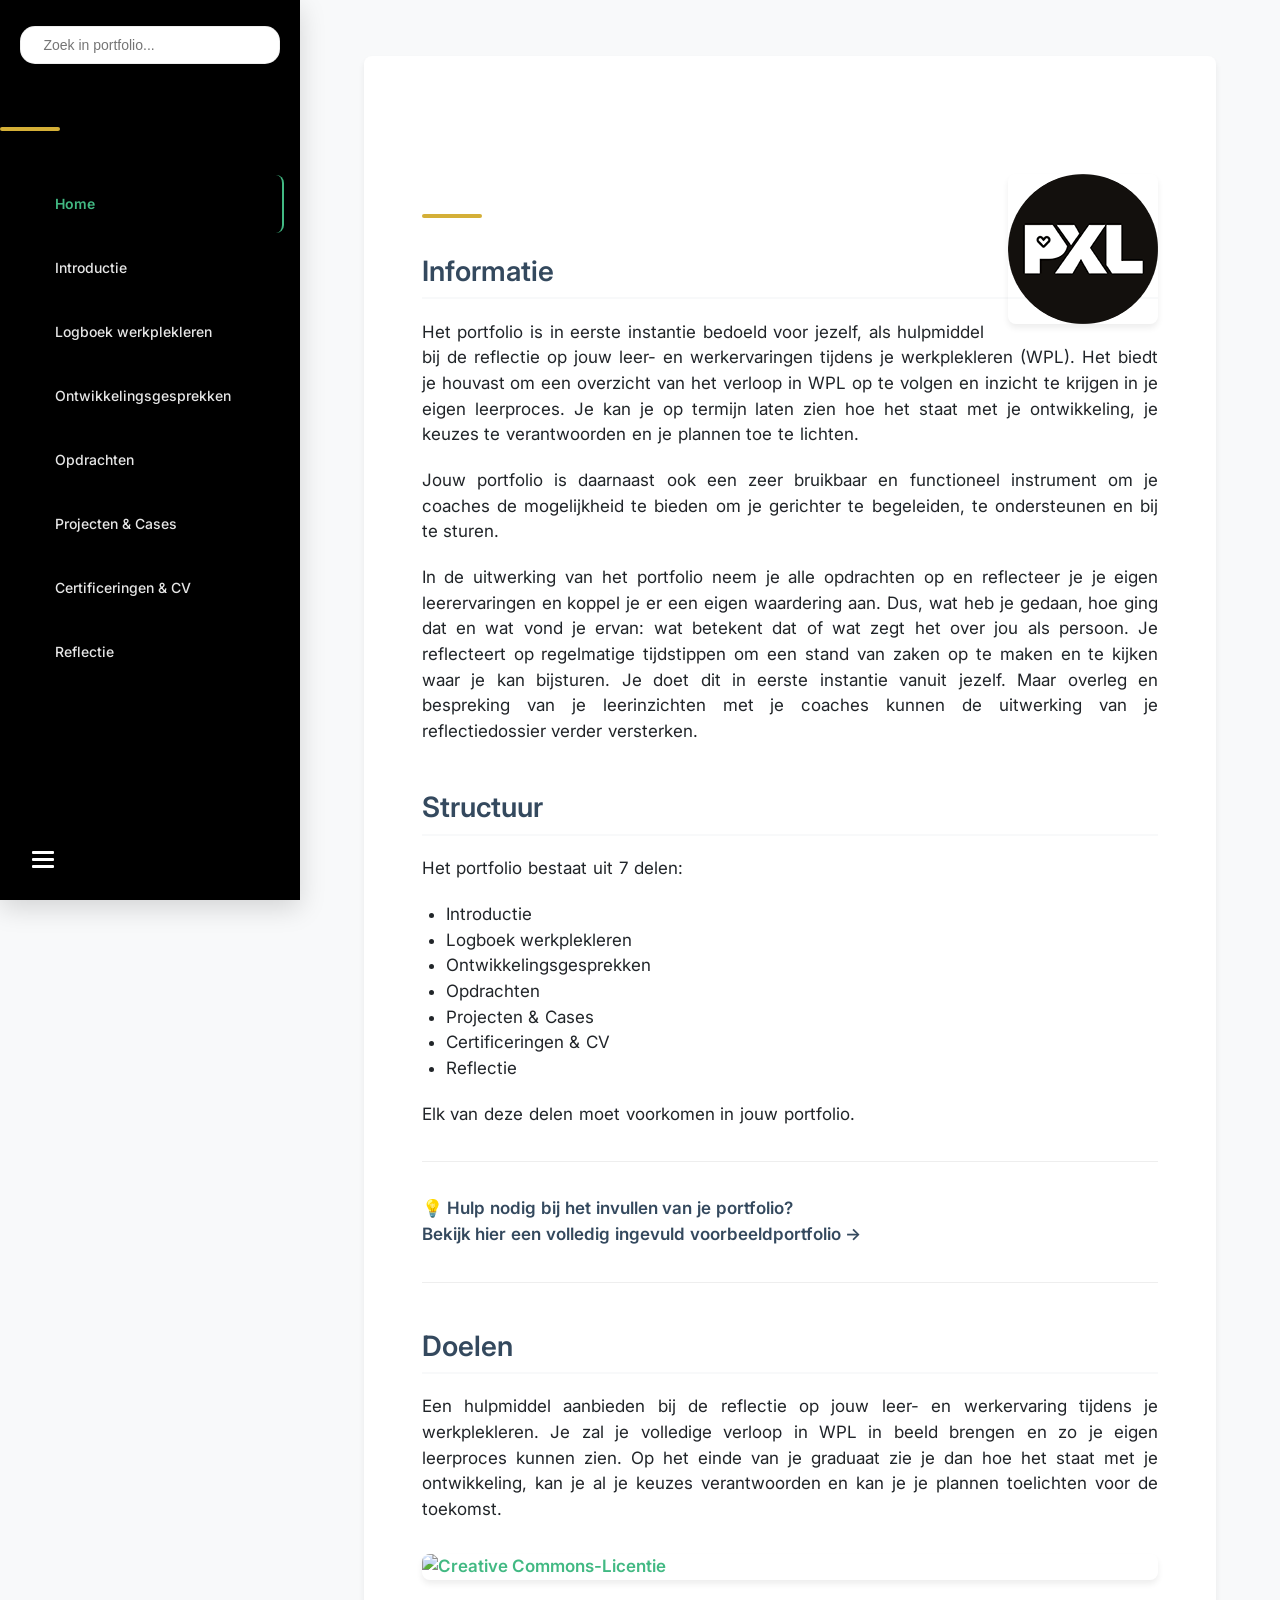
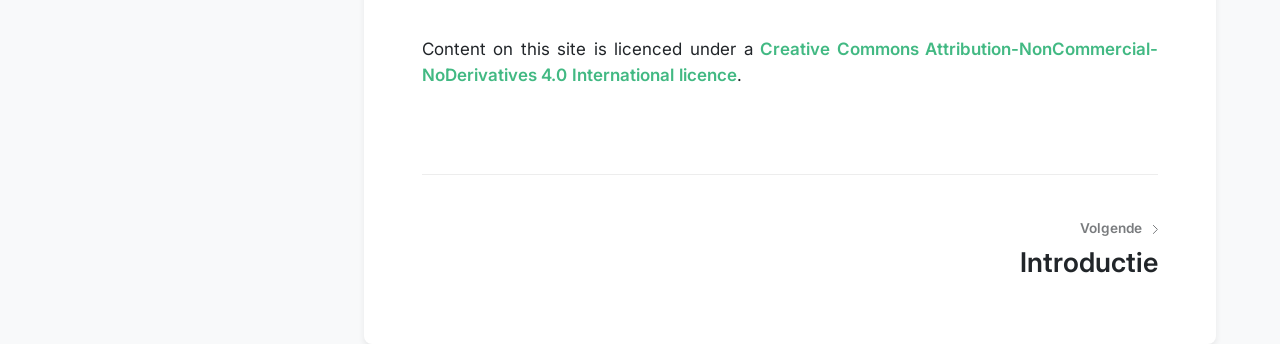
==== index.html @ ce607e15 "first commit" ====
<!DOCTYPE html>
<html lang="nl">
<head>
  <meta charset="UTF-8">
  <title>Portfolio SNE - Systeem- en Netwerkbeheer | PXL</title>
  <meta http-equiv="X-UA-Compatible" content="IE=edge,chrome=1" />
  <meta name="description" content="Portfolio voor de Associate Degree Systeem- en Netwerkbeheer aan PXL">
  <meta name="keywords" content="portfolio, systeem en netwerkbeheer, PXL, werkplekleren, SNE">
  <meta name="author" content="Student SNE">
  <meta name="viewport" content="width=device-width, initial-scale=1.0, minimum-scale=1.0">
  <link rel="icon" type="image/x-icon" href="./images/pxl-favicon.ico">
  <link rel="stylesheet" href="assets/docsify/style.min.css" title="docsify-darklight-theme" type="text/css" />
  <link rel="stylesheet" href="assets/fontawsome/fontawesome.css" />
  <link rel="stylesheet" href="assets/fontawsome/brands.css" />
  <link rel="stylesheet" href="assets/fontawsome/regular.css" />
  <link rel="stylesheet" href="assets/fontawsome/solid.css" />
  <link rel="stylesheet" href="assets/custom.css" />
  <script src="assets/fontawsome/40e0e32ae3.js" crossorigin="anonymous"></script>

</head>
<body>
  <div id="app"></div>
  <script>
    window.$docsify = {
      name: 'SNE Portfolio',
      repo: '',
      loadSidebar: true,
      subMaxLevel: 3,
      maxLevel: 4,
      auto2top: true,
      coverpage: false,
      executeScript: true,
      loadNavbar: false,
      mergeNavbar: true,
      alias: {
        '/(?!Wiki).*/_sidebar.md': '/_sidebar.md',
      },
      search: {
        maxAge: 86400000, // 1 dag
        paths: 'auto',
        placeholder: 'Zoek in portfolio...',
        noData: 'Geen resultaten gevonden',
        depth: 4,
        hideOtherSidebarContent: false,
      },
      pagination: {
        previousText: 'Vorige',
        nextText: 'Volgende',
        crossChapter: true,
        crossChapterText: true,
      },
      plugins: [
        // Skill badges and progress bars
        function(hook, vm) {
          hook.afterEach(function(html, next) {
            // Skill badges: [skill:TechnologieNaam]
            html = html.replace(/\[skill:([^\]]+)\]/g, '<span class="skill-badge">$1</span>');
            // Progress bars: [progress:75]
            html = html.replace(/\[progress:(\d+)\]/g, '<div class="progress"><div class="progress-bar" style="width: $1%"></div></div>');
            next(html);
          });

          // Add fade-in animation to rendered content
          hook.doneEach(function() {
            const main = document.querySelector('main');
            if (main) {
              main.classList.add('fade-in');
            }
          });
        }
      ]
    };


  </script>
  <!-- Docsify v4 -->
  <script src="assets/docsify/docsify@4.js"></script>
  <script src="assets/docsify/search.min.js"></script>
  <script src="assets/docsify/docsify-copy-code.min.js"></script>
  <script src="assets/docsify/prism-bash.min.js"></script>
  <script src="assets/docsify/docsify-pagination.min.js"></script>
  <script src="assets/docsify/docsify-fontawesome.min.js"></script>
  <script src="assets/docsify/index.min.js" type="text/javascript">
</script>
</body>
</html>
---- assets/docsify/style.min.css ----
@import url("https://fonts.googleapis.com/css?family=PT+Sans&Source+Sans+Pro&Roboto+Mono&display=swap");*{-webkit-font-smoothing:antialiased;-webkit-overflow-scrolling:touch;-webkit-tap-highlight-color:rgba(0,0,0,0);-webkit-text-size-adjust:none;-webkit-touch-callout:none;box-sizing:border-box}body:not(.ready){overflow:hidden}.search{border-bottom:none!important}.search .input-wrap{margin-top:20px!important}.search input{border:1px solid var(--borderColor)!important;background-color:var(--background)!important;margin:0 auto;color:var(--textColor);width:90%!important;border-radius:15px;text-indent:15px}body:not(.ready) .app-nav,body:not(.ready)>nav,body:not(.ready) [data-cloak]{display:none}div#app{font-size:30px;font-weight:lighter;margin:40vh auto;text-align:center}div#app:empty:before{content:"Loading..."}.emoji{height:1.2rem;vertical-align:middle}.progress{background-color:var(--accent);height:2px;left:0;position:fixed;right:0;top:0;transition:width .2s,opacity .4s;width:0;z-index:999999}.search .search-keyword,.search a:hover{color:var(--accent)}.search .search-keyword{font-style:normal;font-weight:700}body,html{height:100%}body{-moz-osx-font-smoothing:grayscale;-webkit-font-smoothing:antialiased;color:var(--textColor);font-family:var(--siteFont),Helvetica Neue,Arial,sans-serif;font-size:var(--bodyFontSize);letter-spacing:0;margin:0;overflow-x:hidden}.markdown-section h2{color:#fff}img{max-width:100%}a[disabled]{cursor:not-allowed;opacity:.6}kbd{border:1px solid #ccc;border-radius:3px;display:inline-block;font-size:12px!important;line-height:12px;margin-bottom:3px;padding:3px 5px;vertical-align:middle}li input[type=checkbox]{margin:0 .2em .25em 0;vertical-align:middle}.app-nav{margin:25px 60px 0 0;position:absolute;right:0;text-align:right;z-index:10}.app-nav.no-badge{margin-right:25px}.app-nav p{margin:0}.app-nav>a{margin:0 1rem;padding:5px 0}.app-nav li,.app-nav ul{display:inline-block;list-style:none;margin:0}.app-nav a{color:inherit;font-size:16px;text-decoration:none;transition:color .3s}.app-nav a.active,.app-nav a:hover{color:var(--accent)}.app-nav a.active{border-bottom:2px solid var(--accent)}.app-nav li{display:inline-block;margin:0 1rem;padding:5px 0;position:relative;cursor:pointer}.app-nav li ul{background-color:#fff;border:1px solid;border-color:#ddd #ddd #ccc;border-radius:4px;box-sizing:border-box;display:none;max-height:calc(100vh - 61px);overflow-y:auto;padding:10px 0;position:absolute;right:-15px;text-align:left;top:100%;white-space:nowrap}.app-nav li ul li{display:block;font-size:14px;line-height:1rem;margin:8px 14px;white-space:nowrap}.app-nav li ul a{display:block;font-size:inherit;margin:0;padding:0}.app-nav li ul a.active{border-bottom:0}.app-nav li:hover ul{display:block}.github-corner{border-bottom:0;position:fixed;right:0;text-decoration:none;top:0;z-index:1}.github-corner:hover .octo-arm{-webkit-animation:octocat-wave .56s ease-in-out;animation:octocat-wave .56s ease-in-out}.github-corner svg{color:#fff;fill:var(--accent);height:70px;width:70px}main{display:block;position:relative;width:100vw;height:100%;z-index:0}main.hidden{display:none}.anchor{display:inline-block;text-decoration:none;transition:all .3s}.anchor span{color:var(--textColor)}.anchor:hover{text-decoration:underline}.sidebar{border-right:1px solid var(--borderColor);overflow-y:auto;padding:40px 0 0;position:absolute;top:0;bottom:0;left:0;transition:transform .25s ease-out;width:300px;z-index:20}.sidebar>h1{margin:0 auto 1rem;font-size:1.5rem;font-weight:300;text-align:center}.sidebar>h1 a{color:inherit;text-decoration:none}.sidebar>h1 .app-nav{display:block;position:static}.sidebar .sidebar-nav{line-height:2em;padding-bottom:40px}.sidebar li.collapse .app-sub-sidebar{display:none}.sidebar ul{margin:0 0 0 15px;padding:0}.sidebar li>p{font-weight:700;margin:0}.sidebar ul,.sidebar ul li{list-style:none}.sidebar ul li a{border-bottom:none;display:block}.sidebar ul li ul{padding-left:20px}.sidebar::-webkit-scrollbar{width:4px}.sidebar::-webkit-scrollbar-thumb{background:transparent;border-radius:4px}.sidebar:hover::-webkit-scrollbar-thumb{background:hsla(0,0%,53.3%,.4)}.sidebar:hover::-webkit-scrollbar-track{background:hsla(0,0%,53.3%,.1)}.sidebar-toggle{background-color:transparent;border:0;outline:none;padding:10px;position:absolute;bottom:0;left:0;text-align:center;transition:opacity .3s;width:284px;z-index:30;cursor:pointer}.sidebar-toggle:hover .sidebar-toggle-button{opacity:.4}.sidebar-toggle span{background-color:var(--accent);display:block;margin-bottom:4px;width:16px;height:2px}body.sticky .sidebar,body.sticky .sidebar-toggle{position:fixed}.content{padding-top:60px;position:absolute;top:0;right:0;bottom:0;left:300px;transition:left .25s ease}.markdown-section{margin:0 auto;max-width:90%;padding:30px 15px 40px;position:relative}.markdown-section>*{box-sizing:border-box;font-size:inherit}.markdown-section>:first-child{margin-top:0!important}.markdown-section hr{border:none;border-bottom:1px solid #eee;margin:2em 0}.markdown-section iframe{border:1px solid #eee;}.markdown-section table{border-collapse:collapse;border-spacing:0;display:block;margin-bottom:1rem;overflow:auto;width:100%}.markdown-section th{font-weight:700}.markdown-section td,.markdown-section th{border:1px solid #ddd;padding:6px 13px}.markdown-section tr{border-top:1px solid #ccc}.markdown-section p.tip,.markdown-section tr:nth-child(2n){background-color:var(--codeBackgroundColor)}.markdown-section p.tip{border-bottom-right-radius:2px;border-left:4px solid #f66;border-top-right-radius:2px;margin:2em 0;padding:12px 24px 12px 30px;position:relative}.markdown-section p.tip:before{background-color:#f66;border-radius:100%;color:#fff;content:"!";font-family:Dosis,Source Sans Pro,Helvetica Neue,Arial,sans-serif;font-size:14px;font-weight:700;left:-12px;line-height:20px;position:absolute;height:20px;width:20px;text-align:center;top:14px}.markdown-section p.tip code{background-color:#efefef}.markdown-section p.tip em{color:#34495e}.markdown-section p.warn{background:rgba(66,185,131,.1);border-radius:2px;padding:1rem}.markdown-section ul.task-list>li{list-style-type:none}body.close .sidebar{transform:translateX(-300px)}body.close .sidebar-toggle{width:auto}body.close .content{left:0}@media print{.app-nav,.github-corner,.sidebar,.sidebar-toggle{display:none}}@media screen and (max-width:768px){.github-corner,.sidebar,.sidebar-toggle{position:fixed}.app-nav{margin-top:16px}.app-nav li ul{top:30px}main{height:auto;overflow-x:hidden}.sidebar{left:-300px;transition:transform .25s ease-out}.content{left:0;max-width:100vw;position:static;padding-top:20px;transition:transform .25s ease}.app-nav,.github-corner{transition:transform .25s ease-out}.sidebar-toggle{background-color:transparent;width:auto;padding:30px 30px 10px 10px}body.close .sidebar{transform:translateX(300px)}body.close .sidebar-toggle{transition:background-color 1s;width:284px;padding:10px}body.close .content{transform:translateX(300px)}body.close .app-nav,body.close .github-corner{display:none}.github-corner:hover .octo-arm{-webkit-animation:none;animation:none}.github-corner .octo-arm{-webkit-animation:octocat-wave .56s ease-in-out;animation:octocat-wave .56s ease-in-out}#docsify-darklight-theme{position:absolute;left:10px;top:15px;width:25px;height:25px;background-repeat:no-repeat;background-image:var(--toogleImage);background-size:cover;cursor:pointer;-webkit-user-select:none;-moz-user-select:none;-ms-user-select:none;user-select:none;transition:background-image .15s ease-in-out .15s}}@-webkit-keyframes octocat-wave{0%,to{transform:rotate(0)}20%,60%{transform:rotate(-25deg)}40%,80%{transform:rotate(10deg)}}@keyframes octocat-wave{0%,to{transform:rotate(0)}20%,60%{transform:rotate(-25deg)}40%,80%{transform:rotate(10deg)}}section.cover{align-items:center;background-position:50%;background-repeat:no-repeat;background-size:cover;height:100vh;display:none}section.cover.show{display:flex;background:var(--coverBackground)!important}section.cover.has-mask .mask{background-color:#fff;opacity:.8;position:absolute;top:0;height:100%;width:100%}section.cover .cover-main{flex:1;margin:-20px 16px 0;text-align:center;z-index:1}section.cover a{color:inherit}section.cover a,section.cover a:hover{text-decoration:none}section.cover p{line-height:1.5rem;margin:1em 0}section.cover h1{color:inherit;font-size:2.5rem;font-weight:300;margin:.625rem 0 2.5rem;position:relative;text-align:center}section.cover h1 a{display:block}section.cover h1 small{bottom:-.4375rem;font-size:1rem;position:absolute}section.cover blockquote{font-size:1.5rem;text-align:center}section.cover ul{line-height:1.8;list-style-type:none;margin:1em auto;max-width:500px;padding:0}section.cover .cover-main>p:last-child a{border-radius:2rem;border:1px solid var(--accent);box-sizing:border-box;color:var(--accent);display:inline-block;font-size:1.05rem;letter-spacing:.1rem;margin:.5rem 1rem;padding:.75em 2rem;text-decoration:none;transition:all .15s ease}section.cover .cover-main>p:last-child a:last-child{background-color:var(--accent);color:#fff}section.cover .cover-main>p:last-child a:last-child:hover{color:inherit;opacity:.8}section.cover .cover-main>p:last-child a:hover{color:inherit}section.cover blockquote>p>a{border-bottom:2px solid var(--accent);transition:color .3s}section.cover blockquote>p>a:hover{color:var(--accent)}.sidebar,body{background-color:var(--background);transition:background-image .15s ease-in-out .15s}.sidebar{color:var(--textColor)}.sidebar li{margin:6px 0}.sidebar ul li a{color:var(--sidebarSublink);font-size:14px;font-weight:400;overflow:hidden;text-decoration:none;text-overflow:ellipsis;white-space:nowrap}.sidebar ul li a:hover{text-decoration:underline}.sidebar ul li ul{padding:0}.sidebar ul li.active>a{border-right:2px solid;color:var(--accent);font-weight:600}.app-sub-sidebar li:before{content:"-";padding-right:4px;float:left}.markdown-section h1,.markdown-section h2,.markdown-section h3,.markdown-section h4,.markdown-section strong{color:var(--textColor);font-weight:600}.markdown-section a{color:var(--accent);font-weight:600;text-decoration:none}.markdown-section h1{font-size:2rem;margin:0 0 1rem}.markdown-section h2{font-size:1.75rem;margin:45px 0 .8rem}.markdown-section h3{font-size:1.5rem;margin:40px 0 .6rem}.markdown-section h4{font-size:1.25rem}.markdown-section h5{font-size:1rem}.markdown-section h6{color:#777;font-size:1rem}.markdown-section figure,.markdown-section p{margin:1.2em 0}.markdown-section ol,.markdown-section p,.markdown-section ul{line-height:1.6rem;word-spacing:.05rem}.markdown-section ol,.markdown-section ul{padding-left:1.5rem}.markdown-section blockquote{border-left:4px solid var(--accent);color:var(--blockQuoteColor);margin:2em 0;padding-left:20px}.markdown-section blockquote p{font-weight:600;margin-left:0}.markdown-section iframe{margin:1em 0}.markdown-section em{color:#7f8c8d}.markdown-section code{border-radius:2px;color:var(--highlightColor);font-size:.9rem;margin:0 2px;padding:3px 5px;white-space:pre-wrap;font-weight:700}.markdown-section code,.markdown-section pre{background-color:var(--codeBackgroundColor);font-family:var(--codeFontFamily)}.markdown-section pre{-moz-osx-font-smoothing:initial;-webkit-font-smoothing:initial;line-height:1.5rem;margin:1.2em 0;overflow:auto;padding:0 1.4rem;position:relative;word-wrap:normal}.token.cdata,.token.comment,.token.doctype,.token.prolog{color:#8e908c}.token.namespace{opacity:.7}.token.boolean,.token.number{color:#c76b29}.token.punctuation{color:#525252}.token.property{color:#c08b30}.token.tag{color:#2973b7}.token.string{color:var(--accent)}.token.selector{color:#6679cc}.token.attr-name{color:#2973b7}.language-css .token.string,.style .token.string,.token.entity,.token.url{color:#22a2c9}.token.attr-value,.token.control,.token.directive,.token.unit{color:var(--accent)}.token.function,.token.keyword{color:#e96900}.token.atrule,.token.regex,.token.statement{color:#22a2c9}.token.placeholder,.token.variable{color:#3d8fd1}.token.deleted{text-decoration:line-through}.token.inserted{border-bottom:1px dotted #202746;text-decoration:none}.token.italic{font-style:italic}.token.bold,.token.important{font-weight:700}.token.important{color:#c94922}.token.entity{cursor:help}.markdown-section pre>code{-moz-osx-font-smoothing:initial;-webkit-font-smoothing:initial;background-color:var(--codeBackgroundColor);border-radius:2px;color:var(--codeTextColor);display:block;font-family:Roboto Mono,Monaco,courier,monospace;font-size:.8rem;line-height:inherit;margin:0 2px;max-width:inherit;overflow:inherit;padding:2.2em 5px;white-space:inherit}.markdown-section code:after,.markdown-section code:before{letter-spacing:.05rem}code .token{-moz-osx-font-smoothing:initial;-webkit-font-smoothing:initial;min-height:1.5rem;position:relative;left:auto}pre:after{color:var(--codeTypeColor);content:attr(data-lang);font-size:.6rem;font-weight:600;height:15px;line-height:15px;padding:5px 10px 0;position:absolute;right:0;text-align:right;top:0}#docsify-darklight-theme{position:absolute;right:10px;top:15px;width:25px;height:25px;background-repeat:no-repeat;background-image:var(--toogleImage);background-size:cover;cursor:pointer;-webkit-user-select:none;-moz-user-select:none;-ms-user-select:none;user-select:none;transition:background-image .15s ease-in-out .15s}#docsify-darklight-theme p{visibility:hidden}
---- assets/fontawsome/brands.css ----
/*!
 * Font Awesome Free 6.1.1 by @fontawesome - https://fontawesome.com
 * License - https://fontawesome.com/license/free (Icons: CC BY 4.0, Fonts: SIL OFL 1.1, Code: MIT License)
 * Copyright 2022 Fonticons, Inc.
 */
:root, :host {
  --fa-font-brands: normal 400 1em/1 "Font Awesome 6 Brands"; }

@font-face {
  font-family: 'Font Awesome 6 Brands';
  font-style: normal;
  font-weight: 400;
  font-display: block;
  src: url("../webfonts/fa-brands-400.woff2") format("woff2"), url("../webfonts/fa-brands-400.ttf") format("truetype"); }

.fab,
.fa-brands {
  font-family: 'Font Awesome 6 Brands';
  font-weight: 400; }

.fa-42-group:before {
  content: "\e080"; }

.fa-innosoft:before {
  content: "\e080"; }

.fa-500px:before {
  content: "\f26e"; }

.fa-accessible-icon:before {
  content: "\f368"; }

.fa-accusoft:before {
  content: "\f369"; }

.fa-adn:before {
  content: "\f170"; }

.fa-adversal:before {
  content: "\f36a"; }

.fa-affiliatetheme:before {
  content: "\f36b"; }

.fa-airbnb:before {
  content: "\f834"; }

.fa-algolia:before {
  content: "\f36c"; }

.fa-alipay:before {
  content: "\f642"; }

.fa-amazon:before {
  content: "\f270"; }

.fa-amazon-pay:before {
  content: "\f42c"; }

.fa-amilia:before {
  content: "\f36d"; }

.fa-android:before {
  content: "\f17b"; }

.fa-angellist:before {
  content: "\f209"; }

.fa-angrycreative:before {
  content: "\f36e"; }

.fa-angular:before {
  content: "\f420"; }

.fa-app-store:before {
  content: "\f36f"; }

.fa-app-store-ios:before {
  content: "\f370"; }

.fa-apper:before {
  content: "\f371"; }

.fa-apple:before {
  content: "\f179"; }

.fa-apple-pay:before {
  content: "\f415"; }

.fa-artstation:before {
  content: "\f77a"; }

.fa-asymmetrik:before {
  content: "\f372"; }

.fa-atlassian:before {
  content: "\f77b"; }

.fa-audible:before {
  content: "\f373"; }

.fa-autoprefixer:before {
  content: "\f41c"; }

.fa-avianex:before {
  content: "\f374"; }

.fa-aviato:before {
  content: "\f421"; }

.fa-aws:before {
  content: "\f375"; }

.fa-bandcamp:before {
  content: "\f2d5"; }

.fa-battle-net:before {
  content: "\f835"; }

.fa-behance:before {
  content: "\f1b4"; }

.fa-behance-square:before {
  content: "\f1b5"; }

.fa-bilibili:before {
  content: "\e3d9"; }

.fa-bimobject:before {
  content: "\f378"; }

.fa-bitbucket:before {
  content: "\f171"; }

.fa-bitcoin:before {
  content: "\f379"; }

.fa-bity:before {
  content: "\f37a"; }

.fa-black-tie:before {
  content: "\f27e"; }

.fa-blackberry:before {
  content: "\f37b"; }

.fa-blogger:before {
  content: "\f37c"; }

.fa-blogger-b:before {
  content: "\f37d"; }

.fa-bluetooth:before {
  content: "\f293"; }

.fa-bluetooth-b:before {
  content: "\f294"; }

.fa-bootstrap:before {
  content: "\f836"; }

.fa-bots:before {
  content: "\e340"; }

.fa-btc:before {
  content: "\f15a"; }

.fa-buffer:before {
  content: "\f837"; }

.fa-buromobelexperte:before {
  content: "\f37f"; }

.fa-buy-n-large:before {
  content: "\f8a6"; }

.fa-buysellads:before {
  content: "\f20d"; }

.fa-canadian-maple-leaf:before {
  content: "\f785"; }

.fa-cc-amazon-pay:before {
  content: "\f42d"; }

.fa-cc-amex:before {
  content: "\f1f3"; }

.fa-cc-apple-pay:before {
  content: "\f416"; }

.fa-cc-diners-club:before {
  content: "\f24c"; }

.fa-cc-discover:before {
  content: "\f1f2"; }

.fa-cc-jcb:before {
  content: "\f24b"; }

.fa-cc-mastercard:before {
  content: "\f1f1"; }

.fa-cc-paypal:before {
  content: "\f1f4"; }

.fa-cc-stripe:before {
  content: "\f1f5"; }

.fa-cc-visa:before {
  content: "\f1f0"; }

.fa-centercode:before {
  content: "\f380"; }

.fa-centos:before {
  content: "\f789"; }

.fa-chrome:before {
  content: "\f268"; }

.fa-chromecast:before {
  content: "\f838"; }

.fa-cloudflare:before {
  content: "\e07d"; }

.fa-cloudscale:before {
  content: "\f383"; }

.fa-cloudsmith:before {
  content: "\f384"; }

.fa-cloudversify:before {
  content: "\f385"; }

.fa-cmplid:before {
  content: "\e360"; }

.fa-codepen:before {
  content: "\f1cb"; }

.fa-codiepie:before {
  content: "\f284"; }

.fa-confluence:before {
  content: "\f78d"; }

.fa-connectdevelop:before {
  content: "\f20e"; }

.fa-contao:before {
  content: "\f26d"; }

.fa-cotton-bureau:before {
  content: "\f89e"; }

.fa-cpanel:before {
  content: "\f388"; }

.fa-creative-commons:before {
  content: "\f25e"; }

.fa-creative-commons-by:before {
  content: "\f4e7"; }

.fa-creative-commons-nc:before {
  content: "\f4e8"; }

.fa-creative-commons-nc-eu:before {
  content: "\f4e9"; }

.fa-creative-commons-nc-jp:before {
  content: "\f4ea"; }

.fa-creative-commons-nd:before {
  content: "\f4eb"; }

.fa-creative-commons-pd:before {
  content: "\f4ec"; }

.fa-creative-commons-pd-alt:before {
  content: "\f4ed"; }

.fa-creative-commons-remix:before {
  content: "\f4ee"; }

.fa-creative-commons-sa:before {
  content: "\f4ef"; }

.fa-creative-commons-sampling:before {
  content: "\f4f0"; }

.fa-creative-commons-sampling-plus:before {
  content: "\f4f1"; }

.fa-creative-commons-share:before {
  content: "\f4f2"; }

.fa-creative-commons-zero:before {
  content: "\f4f3"; }

.fa-critical-role:before {
  content: "\f6c9"; }

.fa-css3:before {
  content: "\f13c"; }

.fa-css3-alt:before {
  content: "\f38b"; }

.fa-cuttlefish:before {
  content: "\f38c"; }

.fa-d-and-d:before {
  content: "\f38d"; }

.fa-d-and-d-beyond:before {
  content: "\f6ca"; }

.fa-dailymotion:before {
  content: "\e052"; }

.fa-dashcube:before {
  content: "\f210"; }

.fa-deezer:before {
  content: "\e077"; }

.fa-delicious:before {
  content: "\f1a5"; }

.fa-deploydog:before {
  content: "\f38e"; }

.fa-deskpro:before {
  content: "\f38f"; }

.fa-dev:before {
  content: "\f6cc"; }

.fa-deviantart:before {
  content: "\f1bd"; }

.fa-dhl:before {
  content: "\f790"; }

.fa-diaspora:before {
  content: "\f791"; }

.fa-digg:before {
  content: "\f1a6"; }

.fa-digital-ocean:before {
  content: "\f391"; }

.fa-discord:before {
  content: "\f392"; }

.fa-discourse:before {
  content: "\f393"; }

.fa-dochub:before {
  content: "\f394"; }

.fa-docker:before {
  content: "\f395"; }

.fa-draft2digital:before {
  content: "\f396"; }

.fa-dribbble:before {
  content: "\f17d"; }

.fa-dribbble-square:before {
  content: "\f397"; }

.fa-dropbox:before {
  content: "\f16b"; }

.fa-drupal:before {
  content: "\f1a9"; }

.fa-dyalog:before {
  content: "\f399"; }

.fa-earlybirds:before {
  content: "\f39a"; }

.fa-ebay:before {
  content: "\f4f4"; }

.fa-edge:before {
  content: "\f282"; }

.fa-edge-legacy:before {
  content: "\e078"; }

.fa-elementor:before {
  content: "\f430"; }

.fa-ello:before {
  content: "\f5f1"; }

.fa-ember:before {
  content: "\f423"; }

.fa-empire:before {
  content: "\f1d1"; }

.fa-envira:before {
  content: "\f299"; }

.fa-erlang:before {
  content: "\f39d"; }

.fa-ethereum:before {
  content: "\f42e"; }

.fa-etsy:before {
  content: "\f2d7"; }

.fa-evernote:before {
  content: "\f839"; }

.fa-expeditedssl:before {
  content: "\f23e"; }

.fa-facebook:before {
  content: "\f09a"; }

.fa-facebook-f:before {
  content: "\f39e"; }

.fa-facebook-messenger:before {
  content: "\f39f"; }

.fa-facebook-square:before {
  content: "\f082"; }

.fa-fantasy-flight-games:before {
  content: "\f6dc"; }

.fa-fedex:before {
  content: "\f797"; }

.fa-fedora:before {
  content: "\f798"; }

.fa-figma:before {
  content: "\f799"; }

.fa-firefox:before {
  content: "\f269"; }

.fa-firefox-browser:before {
  content: "\e007"; }

.fa-first-order:before {
  content: "\f2b0"; }

.fa-first-order-alt:before {
  content: "\f50a"; }

.fa-firstdraft:before {
  content: "\f3a1"; }

.fa-flickr:before {
  content: "\f16e"; }

.fa-flipboard:before {
  content: "\f44d"; }

.fa-fly:before {
  content: "\f417"; }

.fa-font-awesome:before {
  content: "\f2b4"; }

.fa-font-awesome-flag:before {
  content: "\f2b4"; }

.fa-font-awesome-logo-full:before {
  content: "\f2b4"; }

.fa-fonticons:before {
  content: "\f280"; }

.fa-fonticons-fi:before {
  content: "\f3a2"; }

.fa-fort-awesome:before {
  content: "\f286"; }

.fa-fort-awesome-alt:before {
  content: "\f3a3"; }

.fa-forumbee:before {
  content: "\f211"; }

.fa-foursquare:before {
  content: "\f180"; }

.fa-free-code-camp:before {
  content: "\f2c5"; }

.fa-freebsd:before {
  content: "\f3a4"; }

.fa-fulcrum:before {
  content: "\f50b"; }

.fa-galactic-republic:before {
  content: "\f50c"; }

.fa-galactic-senate:before {
  content: "\f50d"; }

.fa-get-pocket:before {
  content: "\f265"; }

.fa-gg:before {
  content: "\f260"; }

.fa-gg-circle:before {
  content: "\f261"; }

.fa-git:before {
  content: "\f1d3"; }

.fa-git-alt:before {
  content: "\f841"; }

.fa-git-square:before {
  content: "\f1d2"; }

.fa-github:before {
  content: "\f09b"; }

.fa-github-alt:before {
  content: "\f113"; }

.fa-github-square:before {
  content: "\f092"; }

.fa-gitkraken:before {
  content: "\f3a6"; }

.fa-gitlab:before {
  content: "\f296"; }

.fa-gitter:before {
  content: "\f426"; }

.fa-glide:before {
  content: "\f2a5"; }

.fa-glide-g:before {
  content: "\f2a6"; }

.fa-gofore:before {
  content: "\f3a7"; }

.fa-golang:before {
  content: "\e40f"; }

.fa-goodreads:before {
  content: "\f3a8"; }

.fa-goodreads-g:before {
  content: "\f3a9"; }

.fa-google:before {
  content: "\f1a0"; }

.fa-google-drive:before {
  content: "\f3aa"; }

.fa-google-pay:before {
  content: "\e079"; }

.fa-google-play:before {
  content: "\f3ab"; }

.fa-google-plus:before {
  content: "\f2b3"; }

.fa-google-plus-g:before {
  content: "\f0d5"; }

.fa-google-plus-square:before {
  content: "\f0d4"; }

.fa-google-wallet:before {
  content: "\f1ee"; }

.fa-gratipay:before {
  content: "\f184"; }

.fa-grav:before {
  content: "\f2d6"; }

.fa-gripfire:before {
  content: "\f3ac"; }

.fa-grunt:before {
  content: "\f3ad"; }

.fa-guilded:before {
  content: "\e07e"; }

.fa-gulp:before {
  content: "\f3ae"; }

.fa-hacker-news:before {
  content: "\f1d4"; }

.fa-hacker-news-square:before {
  content: "\f3af"; }

.fa-hackerrank:before {
  content: "\f5f7"; }

.fa-hashnode:before {
  content: "\e499"; }

.fa-hips:before {
  content: "\f452"; }

.fa-hire-a-helper:before {
  content: "\f3b0"; }

.fa-hive:before {
  content: "\e07f"; }

.fa-hooli:before {
  content: "\f427"; }

.fa-hornbill:before {
  content: "\f592"; }

.fa-hotjar:before {
  content: "\f3b1"; }

.fa-houzz:before {
  content: "\f27c"; }

.fa-html5:before {
  content: "\f13b"; }

.fa-hubspot:before {
  content: "\f3b2"; }

.fa-ideal:before {
  content: "\e013"; }

.fa-imdb:before {
  content: "\f2d8"; }

.fa-instagram:before {
  content: "\f16d"; }

.fa-instagram-square:before {
  content: "\e055"; }

.fa-instalod:before {
  content: "\e081"; }

.fa-intercom:before {
  content: "\f7af"; }

.fa-internet-explorer:before {
  content: "\f26b"; }

.fa-invision:before {
  content: "\f7b0"; }

.fa-ioxhost:before {
  content: "\f208"; }

.fa-itch-io:before {
  content: "\f83a"; }

.fa-itunes:before {
  content: "\f3b4"; }

.fa-itunes-note:before {
  content: "\f3b5"; }

.fa-java:before {
  content: "\f4e4"; }

.fa-jedi-order:before {
  content: "\f50e"; }

.fa-jenkins:before {
  content: "\f3b6"; }

.fa-jira:before {
  content: "\f7b1"; }

.fa-joget:before {
  content: "\f3b7"; }

.fa-joomla:before {
  content: "\f1aa"; }

.fa-js:before {
  content: "\f3b8"; }

.fa-js-square:before {
  content: "\f3b9"; }

.fa-jsfiddle:before {
  content: "\f1cc"; }

.fa-kaggle:before {
  content: "\f5fa"; }

.fa-keybase:before {
  content: "\f4f5"; }

.fa-keycdn:before {
  content: "\f3ba"; }

.fa-kickstarter:before {
  content: "\f3bb"; }

.fa-kickstarter-k:before {
  content: "\f3bc"; }

.fa-korvue:before {
  content: "\f42f"; }

.fa-laravel:before {
  content: "\f3bd"; }

.fa-lastfm:before {
  content: "\f202"; }

.fa-lastfm-square:before {
  content: "\f203"; }

.fa-leanpub:before {
  content: "\f212"; }

.fa-less:before {
  content: "\f41d"; }

.fa-line:before {
  content: "\f3c0"; }

.fa-linkedin:before {
  content: "\f08c"; }

.fa-linkedin-in:before {
  content: "\f0e1"; }

.fa-linode:before {
  content: "\f2b8"; }

.fa-linux:before {
  content: "\f17c"; }

.fa-lyft:before {
  content: "\f3c3"; }

.fa-magento:before {
  content: "\f3c4"; }

.fa-mailchimp:before {
  content: "\f59e"; }

.fa-mandalorian:before {
  content: "\f50f"; }

.fa-markdown:before {
  content: "\f60f"; }

.fa-mastodon:before {
  content: "\f4f6"; }

.fa-maxcdn:before {
  content: "\f136"; }

.fa-mdb:before {
  content: "\f8ca"; }

.fa-medapps:before {
  content: "\f3c6"; }

.fa-medium:before {
  content: "\f23a"; }

.fa-medium-m:before {
  content: "\f23a"; }

.fa-medrt:before {
  content: "\f3c8"; }

.fa-meetup:before {
  content: "\f2e0"; }

.fa-megaport:before {
  content: "\f5a3"; }

.fa-mendeley:before {
  content: "\f7b3"; }

.fa-microblog:before {
  content: "\e01a"; }

.fa-microsoft:before {
  content: "\f3ca"; }

.fa-mix:before {
  content: "\f3cb"; }

.fa-mixcloud:before {
  content: "\f289"; }

.fa-mixer:before {
  content: "\e056"; }

.fa-mizuni:before {
  content: "\f3cc"; }

.fa-modx:before {
  content: "\f285"; }

.fa-monero:before {
  content: "\f3d0"; }

.fa-napster:before {
  content: "\f3d2"; }

.fa-neos:before {
  content: "\f612"; }

.fa-nfc-directional:before {
  content: "\e530"; }

.fa-nfc-symbol:before {
  content: "\e531"; }

.fa-nimblr:before {
  content: "\f5a8"; }

.fa-node:before {
  content: "\f419"; }

.fa-node-js:before {
  content: "\f3d3"; }

.fa-npm:before {
  content: "\f3d4"; }

.fa-ns8:before {
  content: "\f3d5"; }

.fa-nutritionix:before {
  content: "\f3d6"; }

.fa-octopus-deploy:before {
  content: "\e082"; }

.fa-odnoklassniki:before {
  content: "\f263"; }

.fa-odnoklassniki-square:before {
  content: "\f264"; }

.fa-old-republic:before {
  content: "\f510"; }

.fa-opencart:before {
  content: "\f23d"; }

.fa-openid:before {
  content: "\f19b"; }

.fa-opera:before {
  content: "\f26a"; }

.fa-optin-monster:before {
  content: "\f23c"; }

.fa-orcid:before {
  content: "\f8d2"; }

.fa-osi:before {
  content: "\f41a"; }

.fa-padlet:before {
  content: "\e4a0"; }

.fa-page4:before {
  content: "\f3d7"; }

.fa-pagelines:before {
  content: "\f18c"; }

.fa-palfed:before {
  content: "\f3d8"; }

.fa-patreon:before {
  content: "\f3d9"; }

.fa-paypal:before {
  content: "\f1ed"; }

.fa-perbyte:before {
  content: "\e083"; }

.fa-periscope:before {
  content: "\f3da"; }

.fa-phabricator:before {
  content: "\f3db"; }

.fa-phoenix-framework:before {
  content: "\f3dc"; }

.fa-phoenix-squadron:before {
  content: "\f511"; }

.fa-php:before {
  content: "\f457"; }

.fa-pied-piper:before {
  content: "\f2ae"; }

.fa-pied-piper-alt:before {
  content: "\f1a8"; }

.fa-pied-piper-hat:before {
  content: "\f4e5"; }

.fa-pied-piper-pp:before {
  content: "\f1a7"; }

.fa-pied-piper-square:before {
  content: "\e01e"; }

.fa-pinterest:before {
  content: "\f0d2"; }

.fa-pinterest-p:before {
  content: "\f231"; }

.fa-pinterest-square:before {
  content: "\f0d3"; }

.fa-pix:before {
  content: "\e43a"; }

.fa-playstation:before {
  content: "\f3df"; }

.fa-product-hunt:before {
  content: "\f288"; }

.fa-pushed:before {
  content: "\f3e1"; }

.fa-python:before {
  content: "\f3e2"; }

.fa-qq:before {
  content: "\f1d6"; }

.fa-quinscape:before {
  content: "\f459"; }

.fa-quora:before {
  content: "\f2c4"; }

.fa-r-project:before {
  content: "\f4f7"; }

.fa-raspberry-pi:before {
  content: "\f7bb"; }

.fa-ravelry:before {
  content: "\f2d9"; }

.fa-react:before {
  content: "\f41b"; }

.fa-reacteurope:before {
  content: "\f75d"; }

.fa-readme:before {
  content: "\f4d5"; }

.fa-rebel:before {
  content: "\f1d0"; }

.fa-red-river:before {
  content: "\f3e3"; }

.fa-reddit:before {
  content: "\f1a1"; }

.fa-reddit-alien:before {
  content: "\f281"; }

.fa-reddit-square:before {
  content: "\f1a2"; }

.fa-redhat:before {
  content: "\f7bc"; }

.fa-renren:before {
  content: "\f18b"; }

.fa-replyd:before {
  content: "\f3e6"; }

.fa-researchgate:before {
  content: "\f4f8"; }

.fa-resolving:before {
  content: "\f3e7"; }

.fa-rev:before {
  content: "\f5b2"; }

.fa-rocketchat:before {
  content: "\f3e8"; }

.fa-rockrms:before {
  content: "\f3e9"; }

.fa-rust:before {
  content: "\e07a"; }

.fa-safari:before {
  content: "\f267"; }

.fa-salesforce:before {
  content: "\f83b"; }

.fa-sass:before {
  content: "\f41e"; }

.fa-schlix:before {
  content: "\f3ea"; }

.fa-screenpal:before {
  content: "\e570"; }

.fa-scribd:before {
  content: "\f28a"; }

.fa-searchengin:before {
  content: "\f3eb"; }

.fa-sellcast:before {
  content: "\f2da"; }

.fa-sellsy:before {
  content: "\f213"; }

.fa-servicestack:before {
  content: "\f3ec"; }

.fa-shirtsinbulk:before {
  content: "\f214"; }

.fa-shopify:before {
  content: "\e057"; }

.fa-shopware:before {
  content: "\f5b5"; }

.fa-simplybuilt:before {
  content: "\f215"; }

.fa-sistrix:before {
  content: "\f3ee"; }

.fa-sith:before {
  content: "\f512"; }

.fa-sitrox:before {
  content: "\e44a"; }

.fa-sketch:before {
  content: "\f7c6"; }

.fa-skyatlas:before {
  content: "\f216"; }

.fa-skype:before {
  content: "\f17e"; }

.fa-slack:before {
  content: "\f198"; }

.fa-slack-hash:before {
  content: "\f198"; }

.fa-slideshare:before {
  content: "\f1e7"; }

.fa-snapchat:before {
  content: "\f2ab"; }

.fa-snapchat-ghost:before {
  content: "\f2ab"; }

.fa-snapchat-square:before {
  content: "\f2ad"; }

.fa-soundcloud:before {
  content: "\f1be"; }

.fa-sourcetree:before {
  content: "\f7d3"; }

.fa-speakap:before {
  content: "\f3f3"; }

.fa-speaker-deck:before {
  content: "\f83c"; }

.fa-spotify:before {
  content: "\f1bc"; }

.fa-square-font-awesome:before {
  content: "\f425"; }

.fa-square-font-awesome-stroke:before {
  content: "\f35c"; }

.fa-font-awesome-alt:before {
  content: "\f35c"; }

.fa-squarespace:before {
  content: "\f5be"; }

.fa-stack-exchange:before {
  content: "\f18d"; }

.fa-stack-overflow:before {
  content: "\f16c"; }

.fa-stackpath:before {
  content: "\f842"; }

.fa-staylinked:before {
  content: "\f3f5"; }

.fa-steam:before {
  content: "\f1b6"; }

.fa-steam-square:before {
  content: "\f1b7"; }

.fa-steam-symbol:before {
  content: "\f3f6"; }

.fa-sticker-mule:before {
  content: "\f3f7"; }

.fa-strava:before {
  content: "\f428"; }

.fa-stripe:before {
  content: "\f429"; }

.fa-stripe-s:before {
  content: "\f42a"; }

.fa-studiovinari:before {
  content: "\f3f8"; }

.fa-stumbleupon:before {
  content: "\f1a4"; }

.fa-stumbleupon-circle:before {
  content: "\f1a3"; }

.fa-superpowers:before {
  content: "\f2dd"; }

.fa-supple:before {
  content: "\f3f9"; }

.fa-suse:before {
  content: "\f7d6"; }

.fa-swift:before {
  content: "\f8e1"; }

.fa-symfony:before {
  content: "\f83d"; }

.fa-teamspeak:before {
  content: "\f4f9"; }

.fa-telegram:before {
  content: "\f2c6"; }

.fa-telegram-plane:before {
  content: "\f2c6"; }

.fa-tencent-weibo:before {
  content: "\f1d5"; }

.fa-the-red-yeti:before {
  content: "\f69d"; }

.fa-themeco:before {
  content: "\f5c6"; }

.fa-themeisle:before {
  content: "\f2b2"; }

.fa-think-peaks:before {
  content: "\f731"; }

.fa-tiktok:before {
  content: "\e07b"; }

.fa-trade-federation:before {
  content: "\f513"; }

.fa-trello:before {
  content: "\f181"; }

.fa-tumblr:before {
  content: "\f173"; }

.fa-tumblr-square:before {
  content: "\f174"; }

.fa-twitch:before {
  content: "\f1e8"; }

.fa-twitter:before {
  content: "\f099"; }

.fa-twitter-square:before {
  content: "\f081"; }

.fa-typo3:before {
  content: "\f42b"; }

.fa-uber:before {
  content: "\f402"; }

.fa-ubuntu:before {
  content: "\f7df"; }

.fa-uikit:before {
  content: "\f403"; }

.fa-umbraco:before {
  content: "\f8e8"; }

.fa-uncharted:before {
  content: "\e084"; }

.fa-uniregistry:before {
  content: "\f404"; }

.fa-unity:before {
  content: "\e049"; }

.fa-unsplash:before {
  content: "\e07c"; }

.fa-untappd:before {
  content: "\f405"; }

.fa-ups:before {
  content: "\f7e0"; }

.fa-usb:before {
  content: "\f287"; }

.fa-usps:before {
  content: "\f7e1"; }

.fa-ussunnah:before {
  content: "\f407"; }

.fa-vaadin:before {
  content: "\f408"; }

.fa-viacoin:before {
  content: "\f237"; }

.fa-viadeo:before {
  content: "\f2a9"; }

.fa-viadeo-square:before {
  content: "\f2aa"; }

.fa-viber:before {
  content: "\f409"; }

.fa-vimeo:before {
  content: "\f40a"; }

.fa-vimeo-square:before {
  content: "\f194"; }

.fa-vimeo-v:before {
  content: "\f27d"; }

.fa-vine:before {
  content: "\f1ca"; }

.fa-vk:before {
  content: "\f189"; }

.fa-vnv:before {
  content: "\f40b"; }

.fa-vuejs:before {
  content: "\f41f"; }

.fa-watchman-monitoring:before {
  content: "\e087"; }

.fa-waze:before {
  content: "\f83f"; }

.fa-weebly:before {
  content: "\f5cc"; }

.fa-weibo:before {
  content: "\f18a"; }

.fa-weixin:before {
  content: "\f1d7"; }

.fa-whatsapp:before {
  content: "\f232"; }

.fa-whatsapp-square:before {
  content: "\f40c"; }

.fa-whmcs:before {
  content: "\f40d"; }

.fa-wikipedia-w:before {
  content: "\f266"; }

.fa-windows:before {
  content: "\f17a"; }

.fa-wirsindhandwerk:before {
  content: "\e2d0"; }

.fa-wsh:before {
  content: "\e2d0"; }

.fa-wix:before {
  content: "\f5cf"; }

.fa-wizards-of-the-coast:before {
  content: "\f730"; }

.fa-wodu:before {
  content: "\e088"; }

.fa-wolf-pack-battalion:before {
  content: "\f514"; }

.fa-wordpress:before {
  content: "\f19a"; }

.fa-wordpress-simple:before {
  content: "\f411"; }

.fa-wpbeginner:before {
  content: "\f297"; }

.fa-wpexplorer:before {
  content: "\f2de"; }

.fa-wpforms:before {
  content: "\f298"; }

.fa-wpressr:before {
  content: "\f3e4"; }

.fa-xbox:before {
  content: "\f412"; }

.fa-xing:before {
  content: "\f168"; }

.fa-xing-square:before {
  content: "\f169"; }

.fa-y-combinator:before {
  content: "\f23b"; }

.fa-yahoo:before {
  content: "\f19e"; }

.fa-yammer:before {
  content: "\f840"; }

.fa-yandex:before {
  content: "\f413"; }

.fa-yandex-international:before {
  content: "\f414"; }

.fa-yarn:before {
  content: "\f7e3"; }

.fa-yelp:before {
  content: "\f1e9"; }

.fa-yoast:before {
  content: "\f2b1"; }

.fa-youtube:before {
  content: "\f167"; }

.fa-youtube-square:before {
  content: "\f431"; }

.fa-zhihu:before {
  content: "\f63f"; }
---- assets/fontawsome/regular.css ----
/*!
 * Font Awesome Free 6.1.1 by @fontawesome - https://fontawesome.com
 * License - https://fontawesome.com/license/free (Icons: CC BY 4.0, Fonts: SIL OFL 1.1, Code: MIT License)
 * Copyright 2022 Fonticons, Inc.
 */
:root, :host {
  --fa-font-regular: normal 400 1em/1 "Font Awesome 6 Free"; }

@font-face {
  font-family: 'Font Awesome 6 Free';
  font-style: normal;
  font-weight: 400;
  font-display: block;
  src: url("../webfonts/fa-regular-400.woff2") format("woff2"), url("../webfonts/fa-regular-400.ttf") format("truetype"); }

.far,
.fa-regular {
  font-family: 'Font Awesome 6 Free';
  font-weight: 400; }
---- assets/fontawsome/solid.css ----
/*!
 * Font Awesome Free 6.1.1 by @fontawesome - https://fontawesome.com
 * License - https://fontawesome.com/license/free (Icons: CC BY 4.0, Fonts: SIL OFL 1.1, Code: MIT License)
 * Copyright 2022 Fonticons, Inc.
 */
:root, :host {
  --fa-font-solid: normal 900 1em/1 "Font Awesome 6 Free"; }

@font-face {
  font-family: 'Font Awesome 6 Free';
  font-style: normal;
  font-weight: 900;
  font-display: block;
  src: url("../webfonts/fa-solid-900.woff2") format("woff2"), url("../webfonts/fa-solid-900.ttf") format("truetype"); }

.fas,
.fa-solid {
  font-family: 'Font Awesome 6 Free';
  font-weight: 900; }
---- assets/custom.css ----
@import url('https://fonts.googleapis.com/css2?family=Inter:wght@300;400;500;600;700&family=JetBrains+Mono:wght@400;500;600&display=swap');

/* Root variables - PXL Brand Colors */
:root {
    --pxl-primary: #000000;           /* Black - Primary PXL color */
    --pxl-secondary: #333333;         /* Dark gray for secondary elements */
    --pxl-accent: #D4AF37;            /* True Gold - PXL accent color */
    --pxl-gold: #B8860B;              /* Darker gold for hover states */
    --pxl-gold-light: #F4E4BC;        /* Light gold for backgrounds */
    --pxl-success: #28a745;
    --pxl-warning: #ffc107;
    --pxl-danger: #dc3545;
    --pxl-light: #f8f9fa;            /* Light gray background */
    --pxl-white: #ffffff;            /* Pure white */
    --pxl-dark: #212529;
    --text-primary: #212529;         /* Dark text on light background */
    --text-secondary: #6c757d;       /* Gray for secondary text */
    --bg-gradient: linear-gradient(135deg, #000000 0%, #333333 100%);  /* Black to dark gray */
    --gold-gradient: linear-gradient(135deg, #D4AF37 0%, #B8860B 100%); /* True gold gradient */
    --shadow-sm: 0 2px 4px rgba(0,0,0,0.04);
    --shadow-md: 0 4px 6px rgba(0,0,0,0.07);
    --shadow-lg: 0 8px 25px rgba(0,0,0,0.15);
    --border-radius: 8px;
    --transition: all 0.3s ease;
    --sidebar-width: 300px;
}

/* Dark mode variables - PXL adapted */
[data-theme="dark"] {
    --text-primary: #e2e8f0;
    --text-secondary: #a0aec0;
    --pxl-light: #1a1a1a;           /* Dark background */
    --pxl-white: #2d2d2d;           /* Dark card background */
    --bg-gradient: linear-gradient(135deg, #1a1a1a 0%, #333333 100%);
}

/* Algemene styling */
html, body {
    height: 100%;
    margin: 0;
    padding: 0;
}

body {
    font-family: 'Inter', -apple-system, BlinkMacSystemFont, 'Segoe UI', Roboto, sans-serif;
    line-height: 1.7;
    color: var(--text-primary);
    background: var(--pxl-light);
    min-height: 100vh;
}

/* App wrapper for better menu positioning */
#app {
    position: relative;
}

/* Ensure hamburger menu has breathing room */
.app-nav,
nav.app-nav {
    padding: 0.5rem 1rem !important;
    position: fixed !important;
    top: 0 !important;
    right: 0 !important;
    z-index: 1000 !important;
}

/* Top-left menu positioning */
section.cover,
.cover.show {
    padding-top: 0 !important;
}

/* Menu button spacing from all edges */
body > * button:first-of-type {
    margin: 0.75rem !important;
    padding: 1rem 1.25rem !important;
}

/* Sidebar - PXL Black & Gold Theme */
.sidebar {
    background: var(--pxl-primary);  /* Black sidebar */
    border: none;
    box-shadow: var(--shadow-lg);
}

/* Hamburger menu button - simple and clean */
.sidebar-toggle {
    background: transparent !important;
    border: none !important;
    padding: 1rem 1.25rem !important;      /* Spacing from edges */
    margin: 0.5rem !important;
    cursor: pointer;
}

/* Hamburger stripes - visible in all states */
.sidebar-toggle span {
    background: white !important;                        /* White stripes when closed */
    height: 3px !important;                      /* Slightly thicker for visibility */
    margin: 4px 0 !important;
    display: block !important;
    width: 22px !important;                      /* Slightly wider for visibility */
    transition: var(--transition) !important;
    border-radius: 1px !important;              /* Slightly rounded edges */
}

/* Black stripes when sidebar is open (light background) */
.close .sidebar-toggle span,
body.close .sidebar-toggle span {
    background: var(--pxl-primary) !important;
}

/* Hover effect */
.sidebar-toggle:hover span {
    background: var(--pxl-accent) !important;   /* Gold on hover */
}

.sidebar-nav {
    padding-top: 2rem;
}

.sidebar-nav > ul > li > a {
    color: rgba(255, 255, 255, 0.9);
    font-weight: 500;
    padding: 0.75rem 1.5rem;
    border-radius: var(--border-radius);
    margin: 0.25rem 1rem;
    transition: var(--transition);
    position: relative;
    overflow: hidden;
}

.sidebar-nav > ul > li > a:hover,
.sidebar-nav > ul > li > a.active {
    background: rgba(255, 215, 0, 0.15);  /* Gold highlight */
    color: var(--pxl-accent);            /* Gold text */
    backdrop-filter: blur(10px);
    transform: translateX(4px);
}

.sidebar-nav > ul > li > a::before {
    content: '';
    position: absolute;
    left: 0;
    top: 0;
    height: 100%;
    width: 4px;
    background: var(--pxl-accent);       /* Gold accent bar */
    transform: translateX(-100%);
    transition: var(--transition);
}

.sidebar-nav > ul > li > a.active::before,
.sidebar-nav > ul > li > a:hover::before {
    transform: translateX(0);
}

/* Main content gebied - PXL White */
.content {
    background: var(--pxl-white);       /* Pure white content area */
    border-radius: var(--border-radius);
    box-shadow: var(--shadow-md);
    margin: 1rem;
    min-height: calc(100vh - 2rem);
    position: relative;
    left: 0;
    transition: var(--transition);
}

main {
    padding: 2.5rem 3rem 4rem 3rem;
    text-align: justify;
    font-family: 'Inter', sans-serif;
    max-width: none;
    line-height: 1.7;
    min-height: 100%;
    box-sizing: border-box;
}

/* Headers - PXL Black */
h1, h2, h3, h4, h5, h6 {
    font-family: 'Inter', sans-serif;
    font-weight: 600;
    color: var(--pxl-primary);         /* PXL Black headers */
    margin-top: 2rem;
    margin-bottom: 1rem;
    line-height: 1.3;
}

h1 {
    font-size: 2.5rem;
    font-weight: 700;
    background: var(--gold-gradient);   /* Gold gradient for main titles */
    -webkit-background-clip: text;
    -webkit-text-fill-color: transparent;
    background-clip: text;
    margin-bottom: 1.5rem;
    position: relative;
}

h1::after {
    content: '';
    position: absolute;
    bottom: -10px;
    left: 0;
    width: 60px;
    height: 4px;
    background: var(--pxl-accent);     /* Gold underline */
    border-radius: 2px;
}

h2 {
    font-size: 2rem;
    border-bottom: 2px solid var(--pxl-light);
    padding-bottom: 0.5rem;
    color: var(--pxl-primary);
}

h3 {
    font-size: 1.5rem;
    color: var(--pxl-secondary);       /* Dark gray for h3 */
}

/* Responsive content adjustment for sidebar */
@media screen and (min-width: 768px) {
    body.close .content {
        margin-left: 1rem;
    }
    
    .content {
        margin-left: calc(var(--sidebar-width, 300px) + 1rem);
    }
    
    .sidebar {
        width: var(--sidebar-width, 300px);
    }
}

/* Native docsify callout boxes: !> (.warn) and ?> (.tip) */
.warn {
    margin: 2rem 0;
    padding: 1.25rem 1.5rem;
    background: linear-gradient(135deg, var(--pxl-gold-light) 0%, #f8f5e8 100%);
    border: none;
    border-left: 5px solid var(--pxl-accent);
    border-radius: var(--border-radius);
    box-shadow: var(--shadow-sm);
    color: var(--pxl-dark) !important;
}

.warn p,
.warn strong,
.warn a {
    color: var(--pxl-dark) !important;
}

.warn::before {
    content: '⚠️ ';
    font-size: 1rem;
}

.tip {
    margin: 2rem 0;
    padding: 1.25rem 1.5rem;
    background: linear-gradient(135deg, #e8f4fd 0%, #d1ecf1 100%);
    border: none;
    border-left: 5px solid #17a2b8;
    border-radius: var(--border-radius);
    box-shadow: var(--shadow-sm);
    color: #0c5460 !important;
}

.tip p,
.tip strong,
.tip a {
    color: #0c5460 !important;
}

.tip::before {
    content: '💡 ';
    font-size: 1rem;
}

/* Success box */
.success {
    margin: 2rem 0;
    padding: 1.5rem;
    background: linear-gradient(135deg, #d4edda 0%, #a3d977 100%);
    border: none;
    border-left: 5px solid var(--pxl-success);
    border-radius: var(--border-radius);
    box-shadow: var(--shadow-sm);
}

.success::before {
    content: '✅';
    font-size: 1.2rem;
    margin-right: 0.5rem;
}

/* Info box - PXL Colors */
.info {
    margin: 2rem 0;
    padding: 1.5rem;
    background: linear-gradient(135deg, #f8f9fa 0%, #e9ecef 100%);
    border: none;
    border-left: 5px solid var(--pxl-secondary);  /* Dark gray border */
    border-radius: var(--border-radius);
    box-shadow: var(--shadow-sm);
}

.info::before {
    content: 'ℹ️';
    font-size: 1.2rem;
    margin-right: 0.5rem;
}

/* Warning with PXL gold accent */
.warning {
    margin: 2rem 0;
    padding: 1.5rem;
    background: linear-gradient(135deg, var(--pxl-gold-light) 0%, #f8f5e8 100%);
    border: none;
    border-left: 5px solid var(--pxl-accent);     /* True gold border */
    border-radius: var(--border-radius);
    box-shadow: var(--shadow-sm);
    position: relative;
    overflow: hidden;
}

.warning::before {
    content: '⚠️';
    font-size: 1.2rem;
    margin-right: 0.5rem;
}

.warning code {
    color: var(--pxl-gold) !important;            /* Dark gold text */
    background-color: rgba(212, 175, 55, 0.2) !important;  /* True gold background */
    border-radius: 4px;
    padding: 0.2rem 0.4rem;
}

/* Tabellen styling - PXL Colors */
table {
    width: 100%;
    border-collapse: separate;
    border-spacing: 0;
    margin: 2rem 0;
    box-shadow: var(--shadow-md);
    border-radius: var(--border-radius);
    overflow: hidden;
    background: var(--pxl-white);
}

thead th {
    background: var(--pxl-primary);    /* Black header */
    color: var(--pxl-accent);          /* Gold text */
    font-weight: 600;
    text-align: left;
    padding: 1rem 1.5rem;
    font-size: 0.95rem;
    letter-spacing: 0.5px;
    border-bottom: 2px solid var(--pxl-accent);  /* Gold border */
}

tbody td {
    padding: 1rem 1.5rem;
    border-bottom: 1px solid #e2e8f0;
    transition: var(--transition);
    background: var(--pxl-white);
    color: var(--text-primary);
}

tbody tr:hover {
    background: #f8f9fa;
    transform: scale(1.001);
}

tbody tr:nth-child(even) {
    background: #f8f9fa;
}

tbody tr:nth-child(even):hover {
    background: #e9ecef;
}

tbody tr:last-child td {
    border-bottom: none;
}

/* Images */
main img {
    display: block;
    margin: 2rem auto;
    border-radius: var(--border-radius);
    box-shadow: var(--shadow-md);
    transition: var(--transition);
    max-width: 100%;
    height: auto;
}

main img:hover {
    transform: scale(1.02);
    box-shadow: var(--shadow-lg);
}

main img[alt*="right"] {
    float: right;
    margin: 0.5rem 0 1rem 1.5rem;
    max-width: 300px;
}

main img[alt*="left"] {
    float: left;
    margin: 0.5rem 1.5rem 1rem 0;
    max-width: 300px;
}

/* Code blocks - PXL Theme */
pre {
    background: var(--pxl-primary);      /* Black background */
    color: var(--pxl-accent);            /* Gold text */
    border-radius: var(--border-radius);
    padding: 1.5rem;
    margin: 1.5rem 0;
    box-shadow: var(--shadow-md);
    font-family: 'JetBrains Mono', 'Fira Code', monospace;
    font-size: 0.9rem;
    line-height: 1.6;
    overflow-x: auto;
    border: 1px solid var(--pxl-accent);  /* Gold border */
}

code {
    font-family: 'JetBrains Mono', 'Fira Code', monospace;
    background: rgba(0, 0, 0, 0.1);     /* Light black background */
    color: var(--pxl-primary);          /* Black text */
    padding: 0.2rem 0.4rem;
    border-radius: 4px;
    font-size: 0.9em;
}

/* Links - PXL Colors */
a {
    color: var(--pxl-primary);            /* Black links */
    text-decoration: none;
    font-weight: 500;
    transition: var(--transition);
    position: relative;
}

a:hover {
    color: var(--pxl-gold);               /* Gold on hover */
}

a::after {
    content: '';
    position: absolute;
    width: 0;
    height: 2px;
    bottom: -2px;
    left: 0;
    background: var(--pxl-accent);        /* Gold underline */
    transition: var(--transition);
}

a:hover::after {
    width: 100%;
}

/* Buttons - PXL Theme */
.button, .btn {
    display: inline-block;
    padding: 0.75rem 1.5rem;
    background: var(--pxl-primary);       /* Black background */
    color: var(--pxl-accent);             /* Gold text */
    border: 2px solid var(--pxl-accent);  /* Gold border */
    border-radius: var(--border-radius);
    font-weight: 600;
    text-decoration: none;
    transition: var(--transition);
    cursor: pointer;
    box-shadow: var(--shadow-sm);
}

.button:hover, .btn:hover {
    background: var(--pxl-accent);       /* Gold background on hover */
    color: var(--pxl-primary);           /* Black text on hover */
    transform: translateY(-2px);
    box-shadow: var(--shadow-lg);
}

/* Back to portfolio button styling */
.sidebar-nav a[href="/"] {
    background: var(--pxl-accent) !important;    /* Gold background */
    color: var(--pxl-primary) !important;        /* Black text */
    font-weight: 600;
    margin-bottom: 1rem;
    text-align: center;
    border: 2px solid var(--pxl-accent);
}

.sidebar-nav a[href="/"]:hover {
    background: var(--pxl-primary) !important;   /* Black on hover */
    color: var(--pxl-accent) !important;         /* Gold text on hover */
}

/* Card styling - PXL Colors */
.card {
    background: var(--pxl-white);
    border-radius: var(--border-radius);
    padding: 2rem;
    margin: 1.5rem 0;
    box-shadow: var(--shadow-md);
    border-left: 4px solid var(--pxl-primary);  /* Black accent */
    transition: var(--transition);
}

.card:hover {
    transform: translateY(-2px);
    box-shadow: var(--shadow-lg);
    border-left-color: var(--pxl-accent);       /* Gold on hover */
}

/* Progress bars - PXL Colors */
.progress {
    background: #e9ecef;
    border-radius: 50px;
    height: 8px;
    margin: 1rem 0;
    overflow: hidden;
    box-shadow: inset 0 1px 3px rgba(0,0,0,0.2);
}

.progress-bar {
    background: var(--gold-gradient);      /* Gold gradient progress */
    height: 100%;
    border-radius: 50px;
    transition: width 0.6s ease;
}

/* Skills badges - PXL Theme */
.skill-badge {
    display: inline-block;
    padding: 0.5rem 1rem;
    background: var(--pxl-white);
    color: var(--pxl-primary);           /* Black text */
    border-radius: 50px;
    font-size: 0.9rem;
    font-weight: 500;
    margin: 0.25rem;
    border: 2px solid var(--pxl-primary); /* Black border */
    transition: var(--transition);
}

.skill-badge:hover {
    background: var(--pxl-primary);      /* Black background on hover */
    color: var(--pxl-accent);            /* Gold text on hover */
    transform: translateY(-2px);
    box-shadow: var(--shadow-md);
}

/* Timeline styling - PXL Colors */
.timeline {
    position: relative;
    padding-left: 3rem;
}

.timeline::before {
    content: '';
    position: absolute;
    left: 1rem;
    top: 0;
    height: 100%;
    width: 2px;
    background: var(--pxl-secondary);    /* Dark gray line */
}

.timeline-item {
    position: relative;
    margin-bottom: 2rem;
    background: var(--pxl-white);
    padding: 1.5rem;
    border-radius: var(--border-radius);
    box-shadow: var(--shadow-sm);
    border-left: 3px solid var(--pxl-light);
}

.timeline-item:hover {
    border-left-color: var(--pxl-accent); /* Gold accent on hover */
}

.timeline-item::before {
    content: '';
    position: absolute;
    left: -2.75rem;
    top: 1.5rem;
    width: 12px;
    height: 12px;
    background: var(--pxl-accent);       /* Gold timeline dots */
    border-radius: 50%;
    border: 3px solid var(--pxl-white);
    box-shadow: var(--shadow-sm);
}

/* Responsive design */
@media (max-width: 768px) {
    /* Extra spacing for mobile hamburger menu */
    .sidebar-toggle {
        padding: 1.2rem 1.5rem !important;    /* Even more padding on mobile */
        margin: 0.75rem !important;          /* Larger margin from screen edges */
    }
    
    .content {
        margin: 0.5rem !important;
        margin-left: 0.5rem !important;
    }
    
    main {
        padding: 1.5rem 1rem;
    }
    
    h1 {
        font-size: 2rem;
    }
    
    .timeline {
        padding-left: 1rem;
    }
    
    .timeline::before {
        left: 0;
    }
    
    .timeline-item::before {
        left: -6px;
    }
    
    .card {
        margin: 1rem 0;
        padding: 1rem;
    }
}

@media (min-width: 769px) and (max-width: 1024px) {
    .content {
        margin-left: calc(var(--sidebar-width) + 0.5rem);
        margin-right: 0.5rem;
    }
    
    main {
        padding: 2rem 1.5rem;
    }
}

/* Print styles */
@media print {
    .sidebar {
        display: none !important;
    }

    .content {
        left: 0 !important;
        margin: 0 !important;
        margin-left: 0 !important;
        box-shadow: none;
        border-radius: 0;
        width: 100% !important;
    }
    
    main {
        padding: 1rem;
    }
    
    .card {
        box-shadow: none;
        border: 1px solid #ddd;
    }
    
    a::after {
        display: none;
    }
    
    h1, h2, h3 {
        page-break-after: avoid;
    }
    
    .timeline-item, .card {
        page-break-inside: avoid;
    }
}

/* Loading animations */
@keyframes fadeInUp {
    from {
        opacity: 0;
        transform: translateY(30px);
    }
    to {
        opacity: 1;
        transform: translateY(0);
    }
}

.fade-in {
    animation: fadeInUp 0.6s ease-out;
}
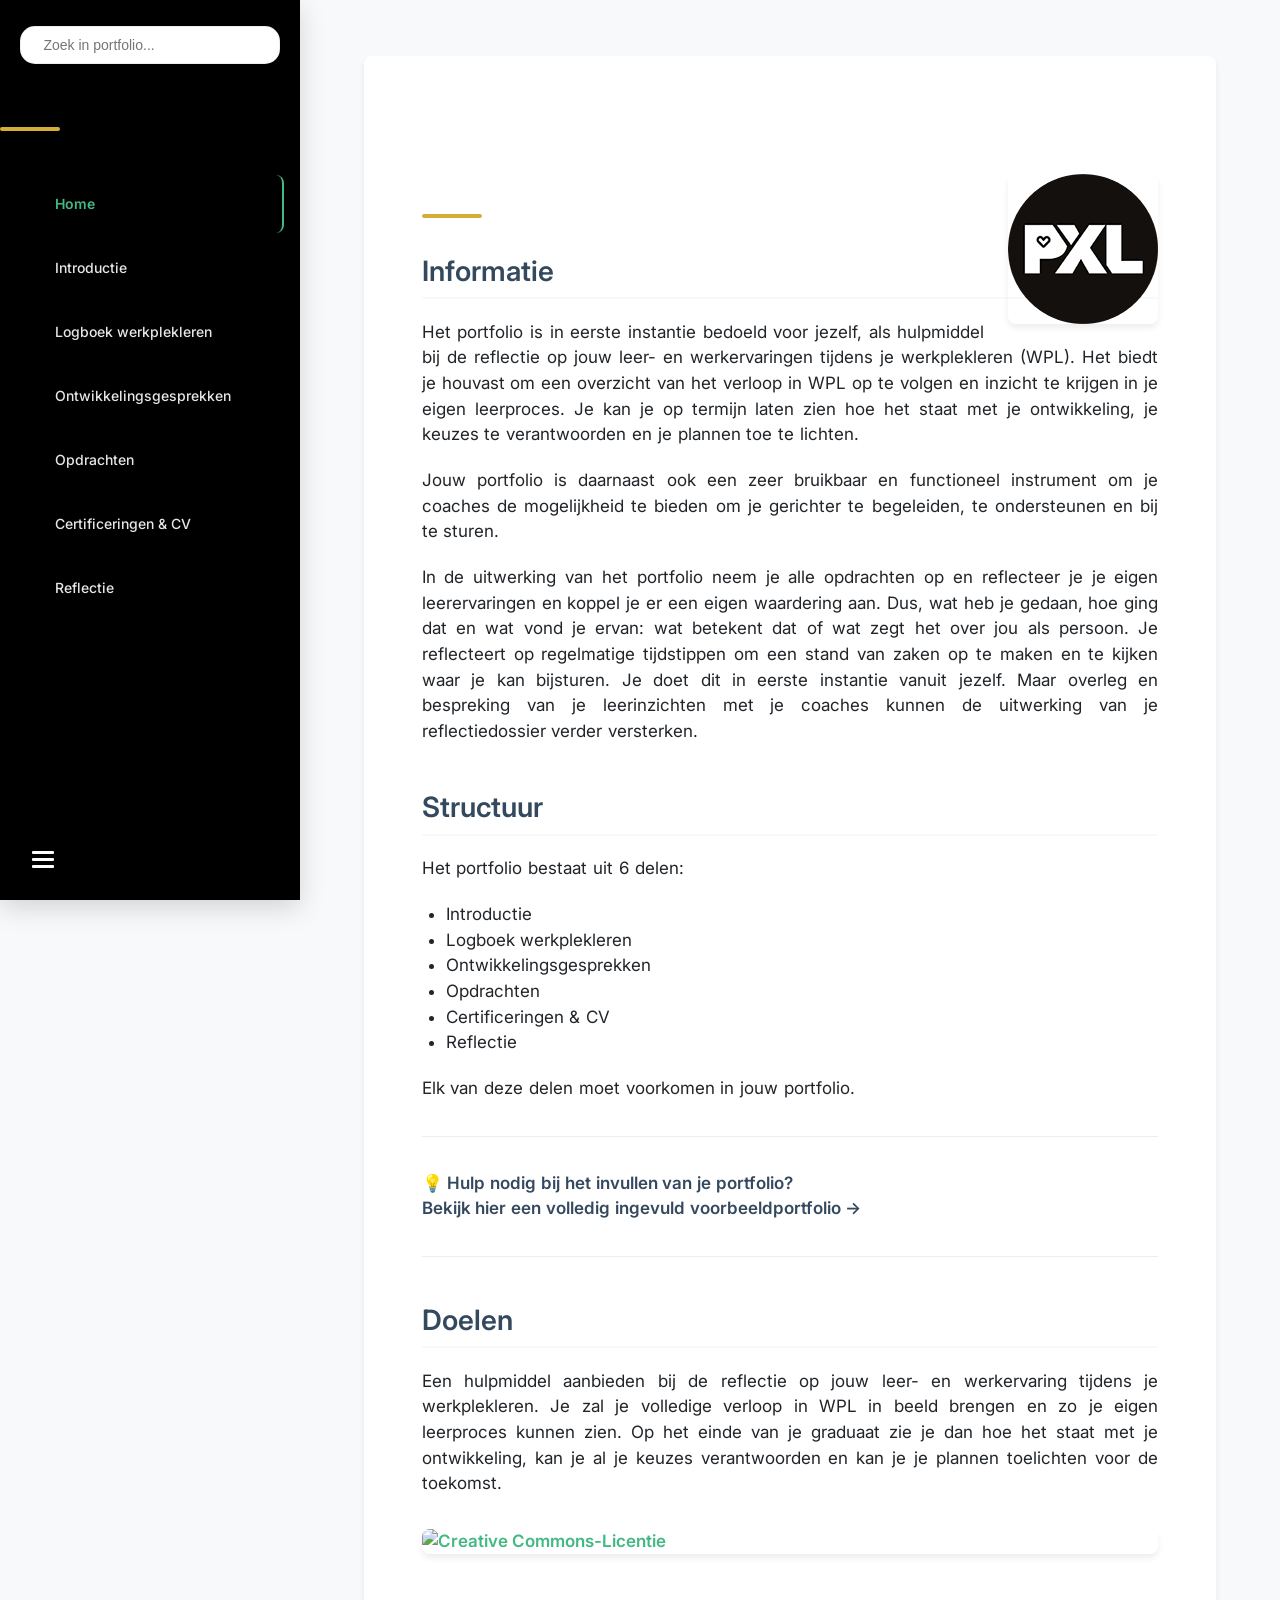
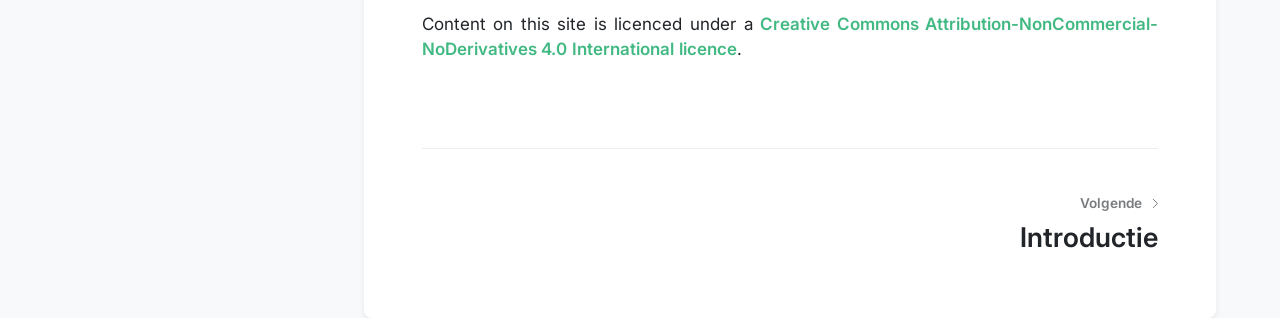
==== commit e13fefbe: "newest version update" ====
--- a/index.html
+++ b/index.html
@@ -52,11 +52,17 @@
       plugins: [
         // Skill badges and progress bars
         function(hook, vm) {
+          // Progress bars: replace BEFORE marked.js parses, because marked.js
+          // silently consumes [progress:75] as an undefined reference link.
+          hook.beforeEach(function(content) {
+            content = content.replace(/\[progress:(\d+)\]/g,
+              '<div class="progress"><div class="progress-bar" style="width:$1%"></div></div>');
+            return content;
+          });
+
           hook.afterEach(function(html, next) {
             // Skill badges: [skill:TechnologieNaam]
             html = html.replace(/\[skill:([^\]]+)\]/g, '<span class="skill-badge">$1</span>');
-            // Progress bars: [progress:75]
-            html = html.replace(/\[progress:(\d+)\]/g, '<div class="progress"><div class="progress-bar" style="width: $1%"></div></div>');
             next(html);
           });
 
